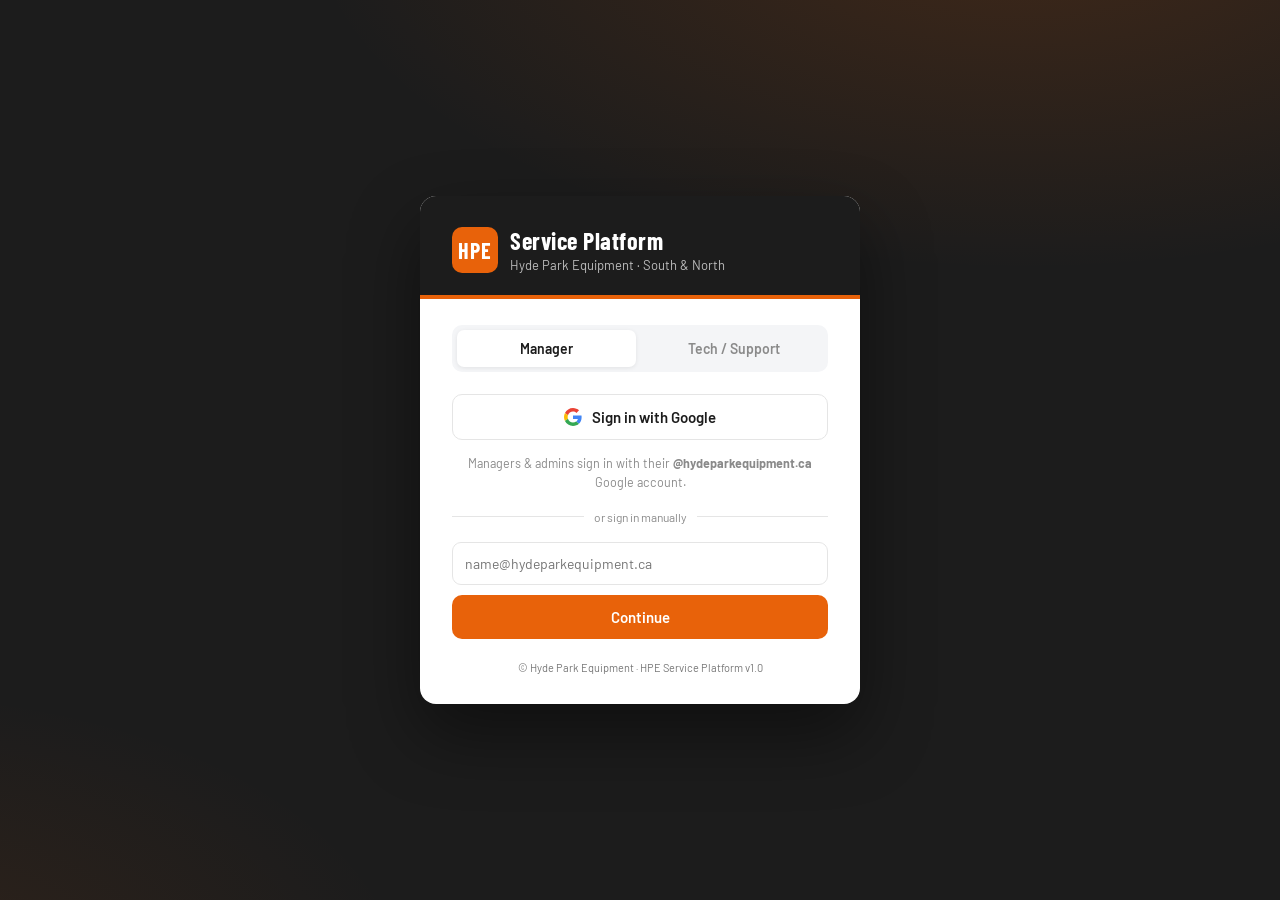
==== index.html @ d85e5d83 "Initial build: HPE Service Platform v1.0 Co-Authored-By: Claude Opus 4.8 <noreply@anthropic.com>" ====
<!DOCTYPE html>
<html lang="en">
<head>
<meta charset="utf-8">
<meta name="viewport" content="width=device-width, initial-scale=1">
<title>HPE Service Platform — Hyde Park Equipment</title>
<link rel="preconnect" href="https://fonts.googleapis.com">
<link rel="preconnect" href="https://fonts.gstatic.com" crossorigin>
<link href="https://fonts.googleapis.com/css2?family=Barlow:wght@400;500;600;700&family=Barlow+Condensed:wght@500;600;700&family=JetBrains+Mono:wght@400;600&display=swap" rel="stylesheet">
<style>
  :root{
    --orange:#E8620A; --orange-d:#c9510a; --dark:#1c1c1c; --dark-2:#262626;
    --line:#e5e5e5; --muted:#8a8a8a; --ok:#16a34a; --bad:#dc2626; --bg:#f4f5f7;
  }
  *{box-sizing:border-box}
  html,body{height:100%}
  body{
    margin:0;font-family:'Barlow',system-ui,sans-serif;color:#1c1c1c;
    background:var(--dark);
    background:
      radial-gradient(1200px 600px at 80% -10%, rgba(232,98,10,.18), transparent 60%),
      radial-gradient(900px 500px at -10% 110%, rgba(232,98,10,.10), transparent 60%),
      var(--dark);
    display:flex;align-items:center;justify-content:center;min-height:100vh;padding:24px;
  }
  .card{
    width:100%;max-width:440px;background:#fff;border-radius:16px;overflow:hidden;
    box-shadow:0 30px 70px rgba(0,0,0,.45);
  }
  .head{background:var(--dark);color:#fff;padding:30px 32px 26px;position:relative}
  .head::after{content:"";position:absolute;left:0;right:0;bottom:0;height:4px;background:var(--orange)}
  .logo{display:flex;align-items:center;gap:12px}
  .mark{
    width:46px;height:46px;border-radius:10px;background:var(--orange);
    display:flex;align-items:center;justify-content:center;font-family:'Barlow Condensed';
    font-weight:700;font-size:22px;letter-spacing:1px;
  }
  .head h1{font-family:'Barlow Condensed';font-weight:700;font-size:24px;margin:0;letter-spacing:.5px}
  .head p{margin:2px 0 0;color:#bdbdbd;font-size:13px}
  .body{padding:26px 32px 30px}
  .tabs{display:flex;gap:8px;background:var(--bg);padding:5px;border-radius:10px;margin-bottom:22px}
  .tab{
    flex:1;text-align:center;padding:10px;border-radius:7px;cursor:pointer;font-weight:600;
    color:var(--muted);font-size:14px;user-select:none;
  }
  .tab.active{background:#fff;color:var(--dark);box-shadow:0 1px 4px rgba(0,0,0,.08)}
  .pane{display:none}.pane.active{display:block}

  .btn{
    width:100%;border:0;border-radius:10px;padding:13px;font-weight:600;font-size:15px;
    cursor:pointer;font-family:inherit;display:flex;align-items:center;justify-content:center;gap:10px;
  }
  .btn-google{background:#fff;color:#1c1c1c;border:1px solid var(--line)}
  .btn-google:hover{background:#fafafa}
  .btn-primary{background:var(--orange);color:#fff}
  .btn-primary:hover{background:var(--orange-d)}
  .hint{color:var(--muted);font-size:12.5px;line-height:1.5;margin:14px 2px 0;text-align:center}
  .divider{display:flex;align-items:center;gap:10px;color:var(--muted);font-size:12px;margin:18px 0}
  .divider::before,.divider::after{content:"";flex:1;height:1px;background:var(--line)}

  .manual{margin-top:14px}
  .manual input{
    width:100%;padding:12px;border:1px solid var(--line);border-radius:9px;font-size:14px;
    font-family:inherit;margin-bottom:10px;
  }

  /* PIN keypad */
  .pin-dots{display:flex;justify-content:center;gap:14px;margin:6px 0 20px}
  .dot{width:14px;height:14px;border-radius:50%;border:2px solid var(--line);transition:.15s}
  .dot.on{background:var(--orange);border-color:var(--orange)}
  .keys{display:grid;grid-template-columns:repeat(3,1fr);gap:10px}
  .key{
    padding:16px;border:1px solid var(--line);border-radius:12px;background:#fff;font-size:20px;
    font-weight:600;cursor:pointer;font-family:'JetBrains Mono',monospace;
  }
  .key:hover{background:var(--bg)}
  .key.ghost{border:0;background:transparent;cursor:default}
  .key.action{color:var(--orange);font-size:15px;font-family:inherit}

  .msg{margin-top:14px;padding:10px 12px;border-radius:9px;font-size:13px;display:none}
  .msg.err{display:block;background:#fdecec;color:var(--bad);border:1px solid #f6caca}
  .msg.ok{display:block;background:#eafaf0;color:var(--ok);border:1px solid #c7eed5}

  /* Module hub (after login) */
  .hub{display:none}
  .who{display:flex;align-items:center;justify-content:space-between;margin-bottom:18px}
  .who .name{font-weight:700;font-size:16px}
  .who .role{font-size:12px;color:var(--muted);text-transform:uppercase;letter-spacing:.6px}
  .who .out{background:none;border:0;color:var(--orange);font-weight:600;cursor:pointer;font-size:13px}
  .mods{display:grid;gap:12px}
  .mod{
    display:flex;align-items:center;gap:14px;padding:16px;border:1px solid var(--line);
    border-radius:12px;text-decoration:none;color:inherit;transition:.15s;
  }
  .mod:hover{border-color:var(--orange);box-shadow:0 6px 18px rgba(232,98,10,.12)}
  .mod .ic{
    width:44px;height:44px;border-radius:10px;flex:0 0 auto;display:flex;align-items:center;
    justify-content:center;background:var(--bg);font-size:22px;
  }
  .mod .t{font-weight:700;font-size:15px}
  .mod .d{font-size:12.5px;color:var(--muted)}
  .mod.disabled{opacity:.45;pointer-events:none}
  .spinner{display:inline-block;width:16px;height:16px;border:2px solid rgba(0,0,0,.2);
    border-top-color:currentColor;border-radius:50%;animation:spin .7s linear infinite}
  @keyframes spin{to{transform:rotate(360deg)}}
  .foot{text-align:center;color:#777;font-size:11px;margin-top:22px}
</style>
</head>
<body>
  <div class="card">
    <div class="head">
      <div class="logo">
        <div class="mark">HPE</div>
        <div>
          <h1>Service Platform</h1>
          <p>Hyde Park Equipment · South &amp; North</p>
        </div>
      </div>
    </div>

    <div class="body">
      <!-- ============ LOGIN ============ -->
      <div id="login">
        <div class="tabs">
          <div class="tab active" data-tab="mgr">Manager</div>
          <div class="tab" data-tab="staff">Tech / Support</div>
        </div>

        <!-- Manager (Google email) -->
        <div class="pane active" id="pane-mgr">
          <button class="btn btn-google" id="googleBtn">
            <svg width="18" height="18" viewBox="0 0 48 48"><path fill="#EA4335" d="M24 9.5c3.54 0 6.71 1.22 9.21 3.6l6.85-6.85C35.9 2.38 30.47 0 24 0 14.62 0 6.51 5.38 2.56 13.22l7.98 6.19C12.43 13.72 17.74 9.5 24 9.5z"/><path fill="#4285F4" d="M46.98 24.55c0-1.57-.15-3.09-.38-4.55H24v9.02h12.94c-.58 2.96-2.26 5.48-4.78 7.18l7.73 6c4.51-4.18 7.09-10.36 7.09-17.65z"/><path fill="#FBBC05" d="M10.53 28.59c-.48-1.45-.76-2.99-.76-4.59s.27-3.14.76-4.59l-7.98-6.19C.92 16.46 0 20.12 0 24c0 3.88.92 7.54 2.56 10.78l7.97-6.19z"/><path fill="#34A853" d="M24 48c6.48 0 11.93-2.13 15.89-5.81l-7.73-6c-2.15 1.45-4.92 2.3-8.16 2.3-6.26 0-11.57-4.22-13.47-9.91l-7.98 6.19C6.51 42.62 14.62 48 24 48z"/></svg>
            <span>Sign in with Google</span>
          </button>
          <div class="hint">Managers &amp; admins sign in with their <b>@hydeparkequipment.ca</b> Google account.</div>

          <div class="divider">or sign in manually</div>
          <div class="manual">
            <input id="emailInput" type="email" placeholder="name@hydeparkequipment.ca" autocomplete="email">
            <button class="btn btn-primary" id="emailBtn">Continue</button>
          </div>
        </div>

        <!-- Tech / Support (PIN) -->
        <div class="pane" id="pane-staff">
          <div class="pin-dots" id="pinDots">
            <div class="dot"></div><div class="dot"></div><div class="dot"></div><div class="dot"></div>
          </div>
          <div class="keys" id="keys">
            <div class="key" data-k="1">1</div><div class="key" data-k="2">2</div><div class="key" data-k="3">3</div>
            <div class="key" data-k="4">4</div><div class="key" data-k="5">5</div><div class="key" data-k="6">6</div>
            <div class="key" data-k="7">7</div><div class="key" data-k="8">8</div><div class="key" data-k="9">9</div>
            <div class="key action" data-k="clear">Clear</div>
            <div class="key" data-k="0">0</div>
            <div class="key action" data-k="back">&larr;</div>
          </div>
          <div class="hint">Enter your 4-digit PIN. Don’t have one? Ask your manager.</div>
        </div>

        <div class="msg" id="msg"></div>
      </div>

      <!-- ============ HUB ============ -->
      <div class="hub" id="hub">
        <div class="who">
          <div>
            <div class="name" id="hubName">—</div>
            <div class="role" id="hubRole">—</div>
          </div>
          <button class="out" id="logoutBtn">Sign out</button>
        </div>
        <div class="mods" id="mods"></div>
      </div>

      <div class="foot">© Hyde Park Equipment · HPE Service Platform v1.0</div>
    </div>
  </div>

  <script src="shared/config.js"></script>
  <script src="shared/api.js"></script>
  <script src="shared/auth.js"></script>
  <script>
  (function(){
    var AUTH = window.HPE_AUTH, $ = function(id){return document.getElementById(id);};
    var msg = $('msg');

    function showMsg(text, kind){
      msg.textContent = text;
      msg.className = 'msg ' + (kind || 'err');
    }
    function clearMsg(){ msg.className='msg'; msg.textContent=''; }

    /* ---- tab switching ---- */
    document.querySelectorAll('.tab').forEach(function(t){
      t.addEventListener('click', function(){
        document.querySelectorAll('.tab').forEach(function(x){x.classList.remove('active');});
        document.querySelectorAll('.pane').forEach(function(x){x.classList.remove('active');});
        t.classList.add('active');
        $('pane-' + t.dataset.tab).classList.add('active');
        clearMsg();
      });
    });

    /* ---- Google login ---- */
    $('googleBtn').addEventListener('click', function(){
      clearMsg();
      var btn=this; btn.disabled=true;
      var label=btn.querySelector('span'); var old=label.textContent;
      label.innerHTML='<span class="spinner"></span>';
      AUTH.loginWithGoogle().then(enterHub).catch(function(e){
        showMsg(e.message || 'Sign-in failed.');
      }).then(function(){ btn.disabled=false; label.textContent=old; });
    });

    /* ---- manual email ---- */
    $('emailBtn').addEventListener('click', function(){
      clearMsg();
      try { enterHub(AUTH.resolveEmail($('emailInput').value)); }
      catch(e){ showMsg(e.message); }
    });
    $('emailInput').addEventListener('keydown', function(e){ if(e.key==='Enter') $('emailBtn').click(); });

    /* ---- PIN keypad ---- */
    var pin='';
    function renderPin(){
      var dots=$('pinDots').children;
      for(var i=0;i<4;i++) dots[i].classList.toggle('on', i<pin.length);
    }
    $('keys').addEventListener('click', function(e){
      var k=e.target.closest('.key'); if(!k) return;
      var v=k.dataset.k;
      if(v==='clear'){ pin=''; }
      else if(v==='back'){ pin=pin.slice(0,-1); }
      else if(/^\d$/.test(v) && pin.length<4){ pin+=v; }
      renderPin();
      clearMsg();
      if(pin.length===4) submitPin();
    });
    document.addEventListener('keydown', function(e){
      if(!$('pane-staff').classList.contains('active')) return;
      if(/^\d$/.test(e.key) && pin.length<4){ pin+=e.key; renderPin(); if(pin.length===4) submitPin(); }
      else if(e.key==='Backspace'){ pin=pin.slice(0,-1); renderPin(); }
    });
    function submitPin(){
      var attempt=pin;
      AUTH.loginWithPIN(attempt).then(enterHub).catch(function(err){
        showMsg(err.message || 'PIN not recognized.');
        pin=''; renderPin();
      });
    }

    /* ---- module hub ---- */
    var MODULES = [
      { id:'kpi',      href:'kpi/index.html',      icon:'📊', title:'KPI Incentive Manager',
        desc:'Scoreboards, efficiency, payroll & bonuses',
        roles:['admin','manager','tech','support'] },
      { id:'warranty', href:'warranty/index.html', icon:'🛠️', title:'Warranty Management',
        desc:'Submit & track Kubota warranty claims',
        roles:['admin','manager','tech','support'] }
    ];

    function enterHub(sess){
      if(!sess) return;
      $('login').style.display='none';
      $('hub').style.display='block';
      $('hubName').textContent = sess.name || sess.email || 'Signed in';
      var roleLabel = ({admin:'Administrator',manager:'Store Manager',tech:'Technician',support:'Support Staff'})[sess.role] || sess.role;
      $('hubRole').textContent = roleLabel + (sess.store ? ' · ' + (sess.store==='south'?'South':'North') : '');
      var wrap=$('mods'); wrap.innerHTML='';
      MODULES.forEach(function(m){
        if(m.roles.indexOf(sess.role)===-1) return;
        var a=document.createElement('a');
        a.className='mod'; a.href=m.href;
        a.innerHTML='<div class="ic">'+m.icon+'</div><div><div class="t">'+m.title+'</div><div class="d">'+m.desc+'</div></div>';
        wrap.appendChild(a);
      });
    }

    $('logoutBtn').addEventListener('click', function(){
      AUTH.clearSession();
      $('hub').style.display='none';
      $('login').style.display='block';
      pin=''; renderPin(); clearMsg();
    });

    /* ---- resume existing session ---- */
    var existing = AUTH.getSession();
    if(existing) enterHub(existing);
  })();
  </script>
</body>
</html>
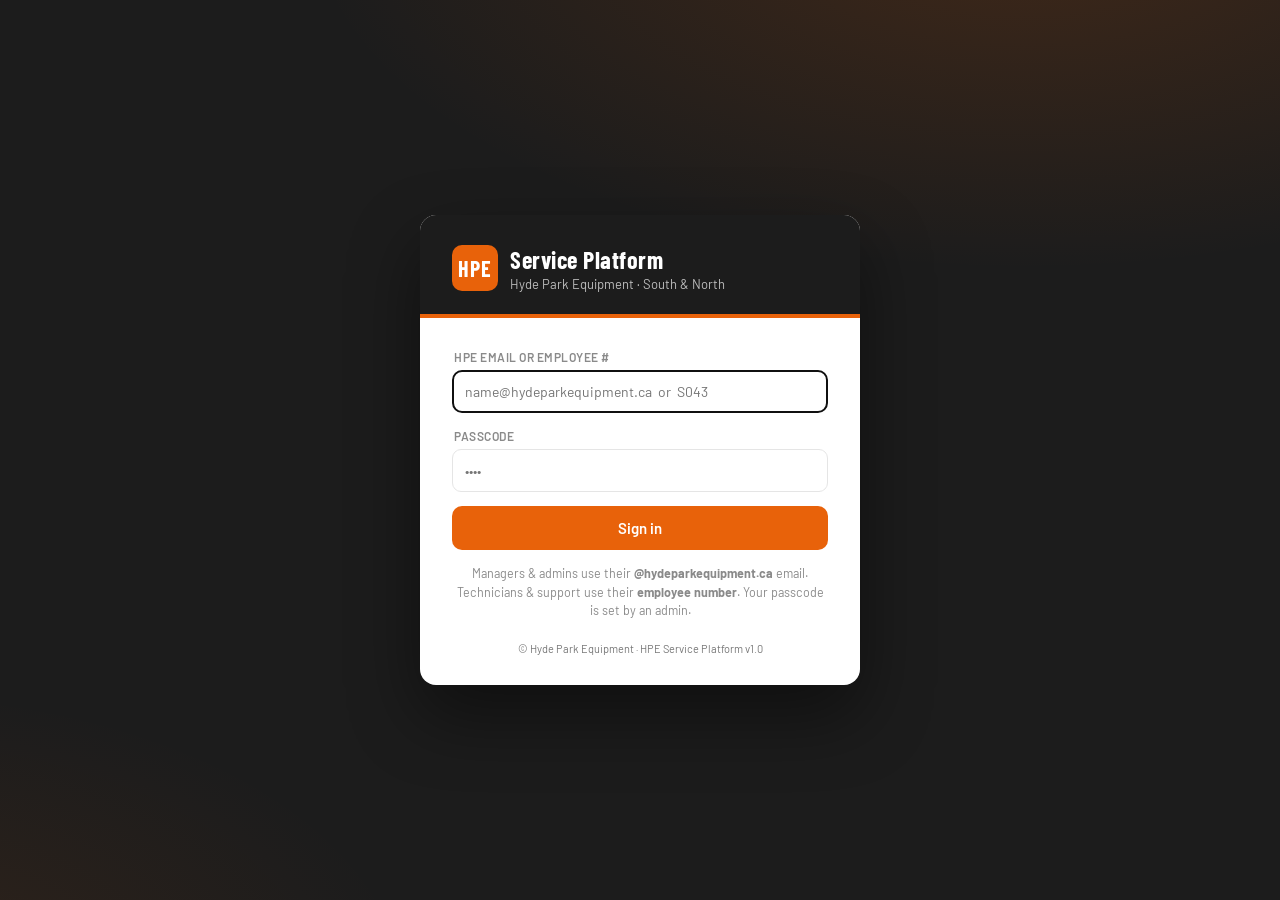
==== commit d06f8c15: "Unified login (email or employee #) + employee-number efficiency join Login: - Replace the Manager/T" ====
--- a/index.html
+++ b/index.html
@@ -58,11 +58,14 @@
   .divider{display:flex;align-items:center;gap:10px;color:var(--muted);font-size:12px;margin:18px 0}
   .divider::before,.divider::after{content:"";flex:1;height:1px;background:var(--line)}
 
-  .manual{margin-top:14px}
+  .manual{margin-top:6px}
   .manual input{
     width:100%;padding:12px;border:1px solid var(--line);border-radius:9px;font-size:14px;
-    font-family:inherit;margin-bottom:10px;
-  }
+    font-family:inherit;margin-bottom:12px;
+  }
+  .fldlabel{display:block;font-size:12px;font-weight:600;color:var(--muted);margin:4px 2px 6px;
+    text-transform:uppercase;letter-spacing:.5px}
+  #signinBtn{margin-top:2px}
 
   /* PIN keypad */
   .pin-dots{display:flex;justify-content:center;gap:14px;margin:6px 0 20px}
@@ -121,42 +124,17 @@
     <div class="body">
       <!-- ============ LOGIN ============ -->
       <div id="login">
-        <div class="tabs">
-          <div class="tab active" data-tab="mgr">Manager</div>
-          <div class="tab" data-tab="staff">Tech / Support</div>
-        </div>
-
-        <!-- Manager (Google email) -->
-        <div class="pane active" id="pane-mgr">
-          <button class="btn btn-google" id="googleBtn">
-            <svg width="18" height="18" viewBox="0 0 48 48"><path fill="#EA4335" d="M24 9.5c3.54 0 6.71 1.22 9.21 3.6l6.85-6.85C35.9 2.38 30.47 0 24 0 14.62 0 6.51 5.38 2.56 13.22l7.98 6.19C12.43 13.72 17.74 9.5 24 9.5z"/><path fill="#4285F4" d="M46.98 24.55c0-1.57-.15-3.09-.38-4.55H24v9.02h12.94c-.58 2.96-2.26 5.48-4.78 7.18l7.73 6c4.51-4.18 7.09-10.36 7.09-17.65z"/><path fill="#FBBC05" d="M10.53 28.59c-.48-1.45-.76-2.99-.76-4.59s.27-3.14.76-4.59l-7.98-6.19C.92 16.46 0 20.12 0 24c0 3.88.92 7.54 2.56 10.78l7.97-6.19z"/><path fill="#34A853" d="M24 48c6.48 0 11.93-2.13 15.89-5.81l-7.73-6c-2.15 1.45-4.92 2.3-8.16 2.3-6.26 0-11.57-4.22-13.47-9.91l-7.98 6.19C6.51 42.62 14.62 48 24 48z"/></svg>
-            <span>Sign in with Google</span>
-          </button>
-          <div class="hint">Managers &amp; admins sign in with their <b>@hydeparkequipment.ca</b> Google account.</div>
-
-          <div class="divider">or sign in manually</div>
-          <div class="manual">
-            <input id="emailInput" type="email" placeholder="name@hydeparkequipment.ca" autocomplete="email">
-            <button class="btn btn-primary" id="emailBtn">Continue</button>
-          </div>
-        </div>
-
-        <!-- Tech / Support (PIN) -->
-        <div class="pane" id="pane-staff">
-          <div class="pin-dots" id="pinDots">
-            <div class="dot"></div><div class="dot"></div><div class="dot"></div><div class="dot"></div>
-          </div>
-          <div class="keys" id="keys">
-            <div class="key" data-k="1">1</div><div class="key" data-k="2">2</div><div class="key" data-k="3">3</div>
-            <div class="key" data-k="4">4</div><div class="key" data-k="5">5</div><div class="key" data-k="6">6</div>
-            <div class="key" data-k="7">7</div><div class="key" data-k="8">8</div><div class="key" data-k="9">9</div>
-            <div class="key action" data-k="clear">Clear</div>
-            <div class="key" data-k="0">0</div>
-            <div class="key action" data-k="back">&larr;</div>
-          </div>
-          <div class="hint">Enter your 4-digit PIN. Don’t have one? Ask your manager.</div>
-        </div>
-
+        <div class="manual">
+          <label class="fldlabel" for="idInput">HPE email or Employee #</label>
+          <input id="idInput" type="text" placeholder="name@hydeparkequipment.ca  or  S043" autocomplete="username" autofocus>
+          <label class="fldlabel" for="passInput">Passcode</label>
+          <input id="passInput" type="password" inputmode="numeric" placeholder="••••" autocomplete="current-password">
+          <button class="btn btn-primary" id="signinBtn">Sign in</button>
+        </div>
+        <div class="hint">
+          Managers &amp; admins use their <b>@hydeparkequipment.ca</b> email.
+          Technicians &amp; support use their <b>employee number</b>. Your passcode is set by an admin.
+        </div>
         <div class="msg" id="msg"></div>
       </div>
 
@@ -190,64 +168,19 @@
     }
     function clearMsg(){ msg.className='msg'; msg.textContent=''; }
 
-    /* ---- tab switching ---- */
-    document.querySelectorAll('.tab').forEach(function(t){
-      t.addEventListener('click', function(){
-        document.querySelectorAll('.tab').forEach(function(x){x.classList.remove('active');});
-        document.querySelectorAll('.pane').forEach(function(x){x.classList.remove('active');});
-        t.classList.add('active');
-        $('pane-' + t.dataset.tab).classList.add('active');
-        clearMsg();
-      });
-    });
-
-    /* ---- Google login ---- */
-    $('googleBtn').addEventListener('click', function(){
+    /* ---- unified sign-in (email or employee number + passcode) ---- */
+    function doSignIn(){
       clearMsg();
-      var btn=this; btn.disabled=true;
-      var label=btn.querySelector('span'); var old=label.textContent;
-      label.innerHTML='<span class="spinner"></span>';
-      AUTH.loginWithGoogle().then(enterHub).catch(function(e){
+      var id = $('idInput').value, pass = $('passInput').value;
+      var btn = $('signinBtn'); var old = btn.textContent;
+      btn.disabled = true; btn.innerHTML = '<span class="spinner"></span>';
+      AUTH.login(id, pass).then(enterHub).catch(function(e){
         showMsg(e.message || 'Sign-in failed.');
-      }).then(function(){ btn.disabled=false; label.textContent=old; });
-    });
-
-    /* ---- manual email ---- */
-    $('emailBtn').addEventListener('click', function(){
-      clearMsg();
-      try { enterHub(AUTH.resolveEmail($('emailInput').value)); }
-      catch(e){ showMsg(e.message); }
-    });
-    $('emailInput').addEventListener('keydown', function(e){ if(e.key==='Enter') $('emailBtn').click(); });
-
-    /* ---- PIN keypad ---- */
-    var pin='';
-    function renderPin(){
-      var dots=$('pinDots').children;
-      for(var i=0;i<4;i++) dots[i].classList.toggle('on', i<pin.length);
+      }).then(function(){ btn.disabled = false; btn.textContent = old; });
     }
-    $('keys').addEventListener('click', function(e){
-      var k=e.target.closest('.key'); if(!k) return;
-      var v=k.dataset.k;
-      if(v==='clear'){ pin=''; }
-      else if(v==='back'){ pin=pin.slice(0,-1); }
-      else if(/^\d$/.test(v) && pin.length<4){ pin+=v; }
-      renderPin();
-      clearMsg();
-      if(pin.length===4) submitPin();
-    });
-    document.addEventListener('keydown', function(e){
-      if(!$('pane-staff').classList.contains('active')) return;
-      if(/^\d$/.test(e.key) && pin.length<4){ pin+=e.key; renderPin(); if(pin.length===4) submitPin(); }
-      else if(e.key==='Backspace'){ pin=pin.slice(0,-1); renderPin(); }
-    });
-    function submitPin(){
-      var attempt=pin;
-      AUTH.loginWithPIN(attempt).then(enterHub).catch(function(err){
-        showMsg(err.message || 'PIN not recognized.');
-        pin=''; renderPin();
-      });
-    }
+    $('signinBtn').addEventListener('click', doSignIn);
+    $('idInput').addEventListener('keydown', function(e){ if(e.key==='Enter') $('passInput').focus(); });
+    $('passInput').addEventListener('keydown', function(e){ if(e.key==='Enter') doSignIn(); });
 
     /* ---- module hub ---- */
     var MODULES = [
